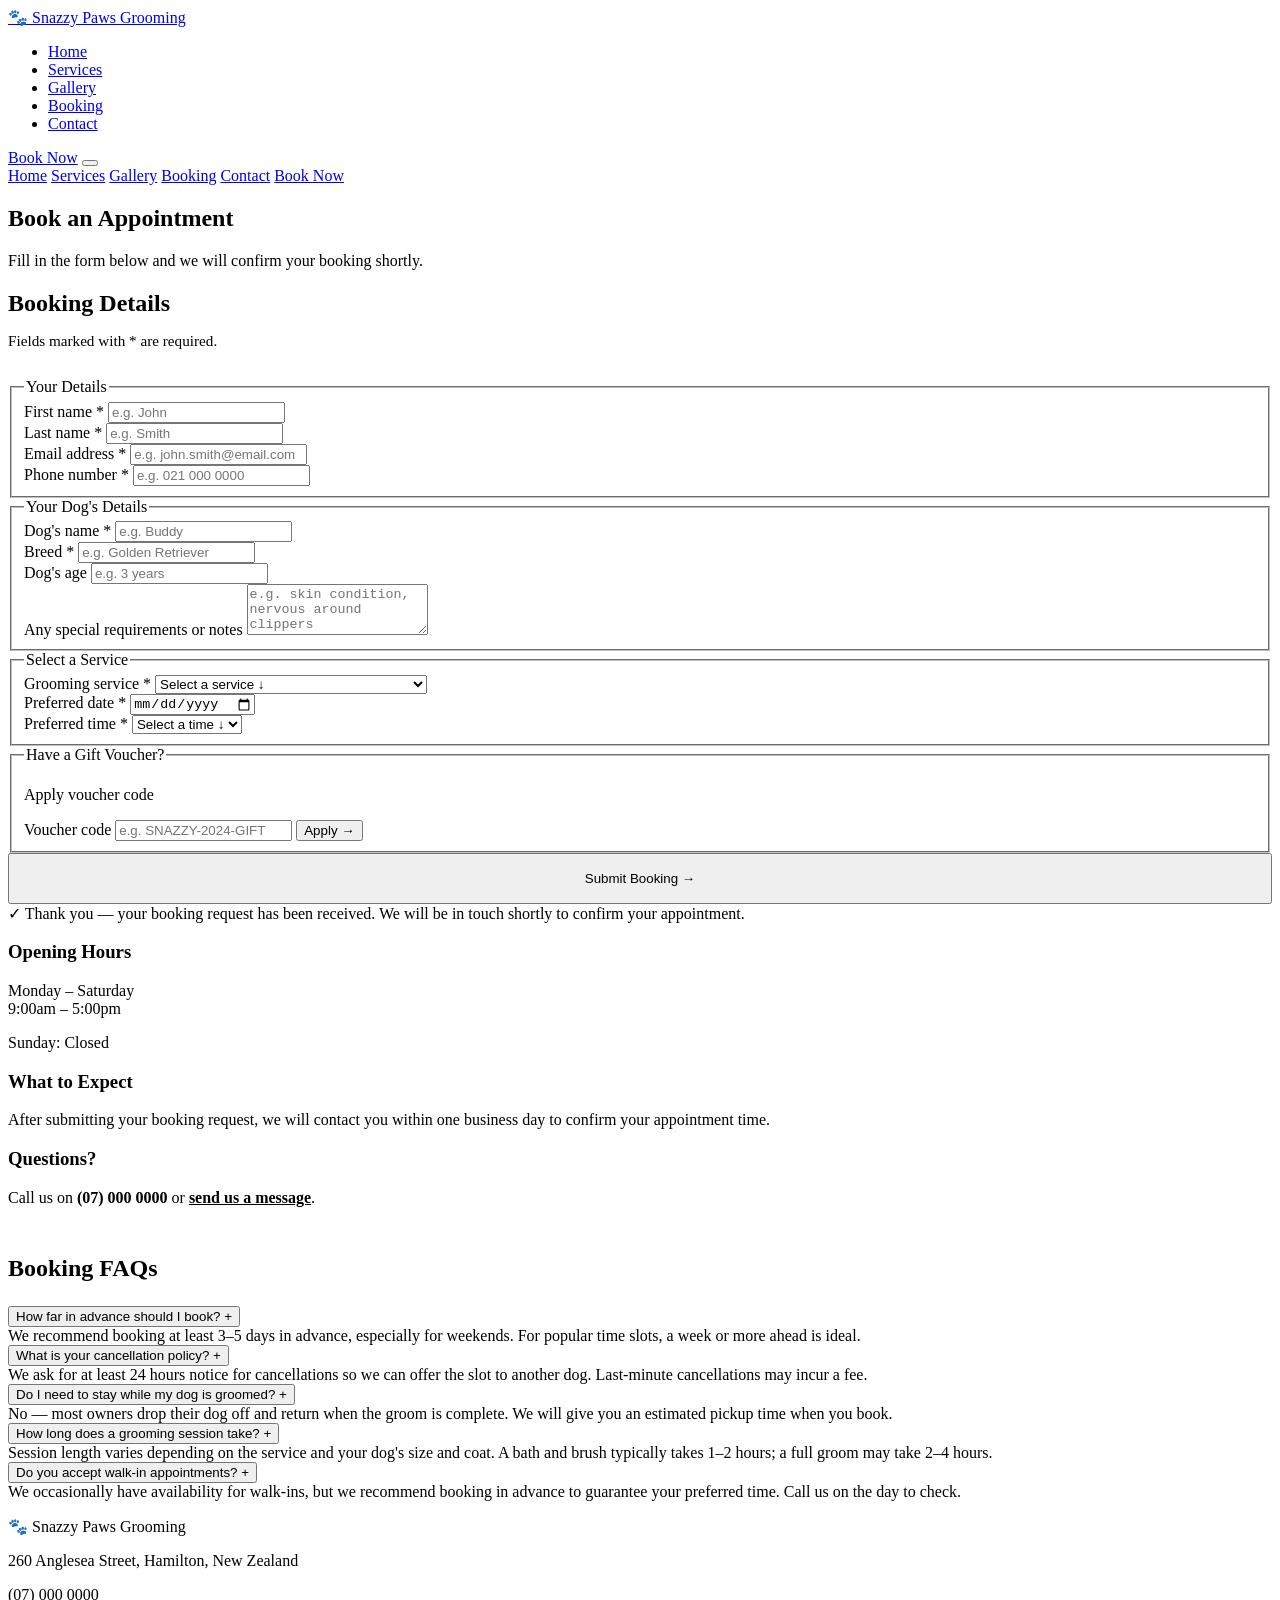
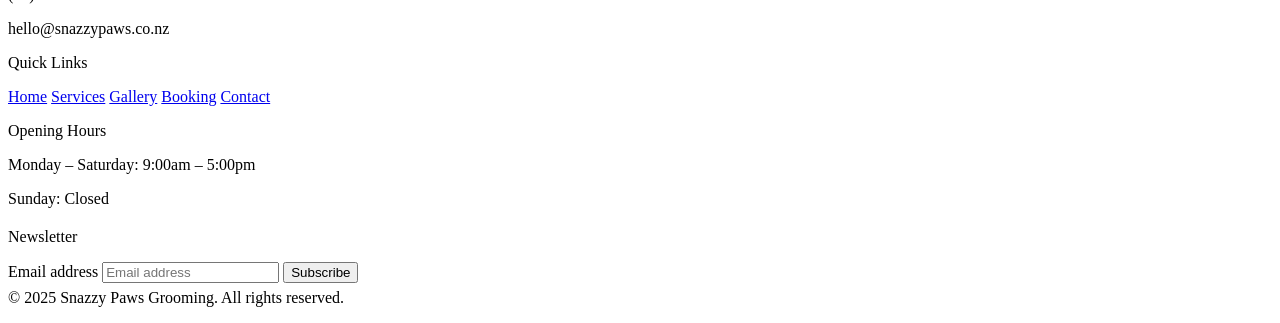
==== booking.html @ 9329e03b "Add files via upload" ====
<!DOCTYPE html>
<html lang="en">
  <head>
    <meta charset="UTF-8" />
    <meta name="viewport" content="width=device-width, initial-scale=1.0" />
    <meta name="description" content="Book a grooming appointment at Snazzy Paws Grooming in Hamilton — quick and easy online booking." />
    <title>Booking | Snazzy Paws Grooming</title>
    <link rel="stylesheet" href="css/styles.css" />
  </head>
  <body>

    <!-- ===================== HEADER ===================== -->
    <header class="site-header" role="banner">
      <nav class="nav container" aria-label="Main navigation">
        <a href="index.html" class="nav__brand" aria-label="Snazzy Paws Grooming — Home">
          <span class="nav__brand-icon" aria-hidden="true">🐾</span>
          Snazzy Paws Grooming
        </a>
        <ul class="nav__links" role="list">
          <li><a href="index.html">Home</a></li>
          <li><a href="services.html">Services</a></li>
          <li><a href="gallery.html">Gallery</a></li>
          <li><a href="booking.html" class="active" aria-current="page">Booking</a></li>
          <li><a href="contact.html">Contact</a></li>
        </ul>
        <a href="booking.html" class="btn btn--primary nav__cta">Book Now</a>
        <button
          class="nav__toggle"
          aria-label="Open navigation menu"
          aria-expanded="false"
          aria-controls="mobile-nav"
        >
          <span></span>
          <span></span>
          <span></span>
        </button>
      </nav>
      <nav class="nav__mobile" id="mobile-nav" aria-label="Mobile navigation" aria-hidden="true">
        <a href="index.html">Home</a>
        <a href="services.html">Services</a>
        <a href="gallery.html">Gallery</a>
        <a href="booking.html" aria-current="page">Booking</a>
        <a href="contact.html">Contact</a>
        <a href="booking.html" class="btn btn--primary">Book Now</a>
      </nav>
    </header>

    <!-- ===================== MAIN ===================== -->
    <main id="main-content">

      <!-- Page Hero -->
      <section class="page-hero" aria-label="Booking page header">
        <div class="container">
          <h1>Book an Appointment</h1>
          <p>Fill in the form below and we will confirm your booking shortly.</p>
        </div>
      </section>

      <!-- Booking Form + Sidebar -->
      <section class="section" aria-labelledby="booking-form-heading">
        <div class="container">
          <div class="booking-layout">

            <!-- Booking Form -->
            <div>
              <div class="form-card">
                <h2 id="booking-form-heading" style="margin-bottom:0.4rem;">Booking Details</h2>
                <p style="font-size:0.95rem; margin-bottom:1.75rem;">Fields marked with <span style="color:var(--orange);">*</span> are required.</p>

                <!-- Your Details -->
                <fieldset class="form-section">
                  <legend class="form-section__title">Your Details</legend>
                  <div class="form-row">
                    <div class="form-group">
                      <label for="first-name">First name <span class="required" aria-label="required">*</span></label>
                      <input
                        type="text"
                        id="first-name"
                        name="first-name"
                        placeholder="e.g. John"
                        autocomplete="given-name"
                        aria-required="true"
                      />
                    </div>
                    <div class="form-group">
                      <label for="last-name">Last name <span class="required" aria-label="required">*</span></label>
                      <input
                        type="text"
                        id="last-name"
                        name="last-name"
                        placeholder="e.g. Smith"
                        autocomplete="family-name"
                        aria-required="true"
                      />
                    </div>
                  </div>
                  <div class="form-row">
                    <div class="form-group">
                      <label for="email">Email address <span class="required" aria-label="required">*</span></label>
                      <input
                        type="email"
                        id="email"
                        name="email"
                        placeholder="e.g. john.smith@email.com"
                        autocomplete="email"
                        aria-required="true"
                      />
                    </div>
                    <div class="form-group">
                      <label for="phone">Phone number <span class="required" aria-label="required">*</span></label>
                      <input
                        type="tel"
                        id="phone"
                        name="phone"
                        placeholder="e.g. 021 000 0000"
                        autocomplete="tel"
                        aria-required="true"
                      />
                    </div>
                  </div>
                </fieldset>

                <!-- Dog's Details -->
                <fieldset class="form-section">
                  <legend class="form-section__title">Your Dog's Details</legend>
                  <div class="form-row">
                    <div class="form-group">
                      <label for="dog-name">Dog's name <span class="required" aria-label="required">*</span></label>
                      <input
                        type="text"
                        id="dog-name"
                        name="dog-name"
                        placeholder="e.g. Buddy"
                        aria-required="true"
                      />
                    </div>
                    <div class="form-group">
                      <label for="dog-breed">Breed <span class="required" aria-label="required">*</span></label>
                      <input
                        type="text"
                        id="dog-breed"
                        name="dog-breed"
                        placeholder="e.g. Golden Retriever"
                        aria-required="true"
                      />
                    </div>
                  </div>
                  <div class="form-group">
                    <label for="dog-age">Dog's age</label>
                    <input
                      type="text"
                      id="dog-age"
                      name="dog-age"
                      placeholder="e.g. 3 years"
                    />
                  </div>
                  <div class="form-group">
                    <label for="special-requirements">Any special requirements or notes</label>
                    <textarea
                      id="special-requirements"
                      name="special-requirements"
                      placeholder="e.g. skin condition, nervous around clippers"
                      rows="3"
                    ></textarea>
                  </div>
                </fieldset>

                <!-- Select a Service -->
                <fieldset class="form-section">
                  <legend class="form-section__title">Select a Service</legend>
                  <div class="form-group">
                    <label for="service">Grooming service <span class="required" aria-label="required">*</span></label>
                    <select id="service" name="service" aria-required="true">
                      <option value="" disabled selected>Select a service ↓</option>
                      <option value="bath-brush">Bath &amp; Brush ($25–$50)</option>
                      <option value="haircut">Haircut ($45–$85)</option>
                      <option value="nail-trim">Nail Trim ($10–$20)</option>
                      <option value="ear-cleaning">Ear Cleaning ($10–$15)</option>
                      <option value="teeth-brushing">Teeth Brushing ($10–$15)</option>
                      <option value="full-groom">Full Groom ($60–$120)</option>
                      <option value="spa">Spa Package ($75–$150)</option>
                      <option value="deshedding">De-shedding Treatment ($20–$40 add-on)</option>
                      <option value="medicated-bath">Medicated Bath ($20–$40 add-on)</option>
                      <option value="flea-tick">Flea &amp; Tick Treatment ($15–$30)</option>
                      <option value="express">Express Service ($15–$25 add-on)</option>
                      <option value="special-breed">Special-breed Cuts (price on consultation)</option>
                      <option value="puppy">Puppy Package ($30–$60)</option>
                      <option value="senior">Senior Dog Package ($40–$80)</option>
                    </select>
                  </div>
                  <div class="form-row">
                    <div class="form-group">
                      <label for="preferred-date">Preferred date <span class="required" aria-label="required">*</span></label>
                      <input
                        type="date"
                        id="preferred-date"
                        name="preferred-date"
                        aria-required="true"
                      />
                    </div>
                    <div class="form-group">
                      <label for="preferred-time">Preferred time <span class="required" aria-label="required">*</span></label>
                      <select id="preferred-time" name="preferred-time" aria-required="true">
                        <option value="" disabled selected>Select a time ↓</option>
                        <option value="9am">9:00am</option>
                        <option value="10am">10:00am</option>
                        <option value="11am">11:00am</option>
                        <option value="12pm">12:00pm</option>
                        <option value="1pm">1:00pm</option>
                        <option value="2pm">2:00pm</option>
                        <option value="3pm">3:00pm</option>
                        <option value="4pm">4:00pm</option>
                      </select>
                    </div>
                  </div>
                </fieldset>

                <!-- Gift Voucher -->
                <fieldset class="form-section">
                  <legend class="form-section__title">Have a Gift Voucher?</legend>
                  <div class="voucher-box">
                    <p class="voucher-box__label">Apply voucher code</p>
                    <div class="voucher-input-row">
                      <label for="voucher-code" class="sr-only">Voucher code</label>
                      <input
                        type="text"
                        id="voucher-code"
                        name="voucher-code"
                        placeholder="e.g. SNAZZY-2024-GIFT"
                        aria-label="Gift voucher code"
                      />
                      <button type="button" aria-label="Apply voucher code">Apply →</button>
                    </div>
                  </div>
                </fieldset>

                <!-- Submit -->
                <div class="form-section" style="border-bottom:none; padding-bottom:0; margin-bottom:0;">
                  <button type="submit" class="btn btn--primary" style="width:100%; justify-content:center; padding:1rem;" aria-label="Submit booking request">
                    Submit Booking →
                  </button>
                  <div class="confirmation-msg" role="alert" aria-live="polite" id="booking-confirmation">
                    ✓ Thank you — your booking request has been received. We will be in touch shortly to confirm your appointment.
                  </div>
                </div>

              </div>
            </div>

            <!-- Sidebar -->
            <aside class="booking-sidebar" aria-label="Booking information">
              <div class="sidebar-card">
                <h3>Opening Hours</h3>
                <p>Monday – Saturday<br />9:00am – 5:00pm</p>
                <p style="margin-top:0.5rem;">Sunday: Closed</p>
              </div>
              <div class="sidebar-card">
                <h3>What to Expect</h3>
                <p>After submitting your booking request, we will contact you within one business day to confirm your appointment time.</p>
              </div>
              <div class="sidebar-card">
                <h3>Questions?</h3>
                <p>Call us on <strong>(07) 000 0000</strong> or <a href="contact.html" style="color:var(--green-dark); font-weight:600;">send us a message</a>.</p>
              </div>
            </aside>

          </div>

          <!-- FAQ -->
          <section style="margin-top:3rem;" aria-labelledby="faq-heading">
            <h2 id="faq-heading" style="margin-bottom:1.5rem;">Booking FAQs</h2>
            <div class="faq-list">

              <div class="faq-item">
                <button
                  class="faq-item__question"
                  aria-expanded="false"
                  aria-controls="faq-1"
                >
                  How far in advance should I book?
                  <span class="faq-item__icon" aria-hidden="true">+</span>
                </button>
                <div class="faq-item__answer" id="faq-1" role="region">
                  We recommend booking at least 3–5 days in advance, especially for weekends. For popular time slots, a week or more ahead is ideal.
                </div>
              </div>

              <div class="faq-item">
                <button
                  class="faq-item__question"
                  aria-expanded="false"
                  aria-controls="faq-2"
                >
                  What is your cancellation policy?
                  <span class="faq-item__icon" aria-hidden="true">+</span>
                </button>
                <div class="faq-item__answer" id="faq-2" role="region">
                  We ask for at least 24 hours notice for cancellations so we can offer the slot to another dog. Last-minute cancellations may incur a fee.
                </div>
              </div>

              <div class="faq-item">
                <button
                  class="faq-item__question"
                  aria-expanded="false"
                  aria-controls="faq-3"
                >
                  Do I need to stay while my dog is groomed?
                  <span class="faq-item__icon" aria-hidden="true">+</span>
                </button>
                <div class="faq-item__answer" id="faq-3" role="region">
                  No — most owners drop their dog off and return when the groom is complete. We will give you an estimated pickup time when you book.
                </div>
              </div>

              <div class="faq-item">
                <button
                  class="faq-item__question"
                  aria-expanded="false"
                  aria-controls="faq-4"
                >
                  How long does a grooming session take?
                  <span class="faq-item__icon" aria-hidden="true">+</span>
                </button>
                <div class="faq-item__answer" id="faq-4" role="region">
                  Session length varies depending on the service and your dog's size and coat. A bath and brush typically takes 1–2 hours; a full groom may take 2–4 hours.
                </div>
              </div>

              <div class="faq-item">
                <button
                  class="faq-item__question"
                  aria-expanded="false"
                  aria-controls="faq-5"
                >
                  Do you accept walk-in appointments?
                  <span class="faq-item__icon" aria-hidden="true">+</span>
                </button>
                <div class="faq-item__answer" id="faq-5" role="region">
                  We occasionally have availability for walk-ins, but we recommend booking in advance to guarantee your preferred time. Call us on the day to check.
                </div>
              </div>

            </div>
          </section>

        </div>
      </section>

    </main>

    <!-- ===================== FOOTER ===================== -->
    <footer class="site-footer" role="contentinfo">
      <div class="container">
        <div class="footer__grid">
          <div>
            <p class="footer__brand">🐾 Snazzy Paws Grooming</p>
            <div class="footer__info">
              <p>260 Anglesea Street, Hamilton, New Zealand</p>
              <p>(07) 000 0000</p>
              <p>hello@snazzypaws.co.nz</p>
            </div>
          </div>
          <div>
            <p class="footer__heading">Quick Links</p>
            <nav class="footer__links" aria-label="Footer navigation">
              <a href="index.html">Home</a>
              <a href="services.html">Services</a>
              <a href="gallery.html">Gallery</a>
              <a href="booking.html">Booking</a>
              <a href="contact.html">Contact</a>
            </nav>
          </div>
          <div>
            <p class="footer__heading">Opening Hours</p>
            <div class="footer__hours">
              <p>Monday – Saturday: 9:00am – 5:00pm</p>
              <p>Sunday: Closed</p>
            </div>
            <p class="footer__heading" style="margin-top:1.25rem;">Newsletter</p>
            <form class="footer__newsletter-form" aria-label="Newsletter signup">
              <label for="newsletter-email-b" class="sr-only">Email address</label>
              <input type="email" id="newsletter-email-b" name="email" placeholder="Email address" />
              <button type="submit">Subscribe</button>
            </form>
          </div>
        </div>
        <div class="footer__bottom">
          <p style="margin-top:0.4rem;">© 2025 Snazzy Paws Grooming. All rights reserved.</p>
        </div>
      </div>
    </footer>

    <script>
      // Mobile nav toggle
      const toggle = document.querySelector('.nav__toggle');
      const mobileNav = document.querySelector('.nav__mobile');
      toggle.addEventListener('click', function () {
        const isOpen = mobileNav.classList.toggle('is-open');
        toggle.setAttribute('aria-expanded', isOpen);
        mobileNav.setAttribute('aria-hidden', !isOpen);
      });

      // FAQ accordion
      const faqButtons = document.querySelectorAll('.faq-item__question');
      faqButtons.forEach(function (btn) {
        btn.addEventListener('click', function () {
          const item = btn.closest('.faq-item');
          const isOpen = item.classList.toggle('is-open');
          btn.setAttribute('aria-expanded', isOpen);
        });
      });

      // Booking form submission (demo)
      const submitBtn = document.querySelector('[aria-label="Submit booking request"]');
      const confirmation = document.getElementById('booking-confirmation');
      if (submitBtn && confirmation) {
        submitBtn.addEventListener('click', function () {
          confirmation.style.display = 'block';
        });
      }
    </script>

  </body>
</html>
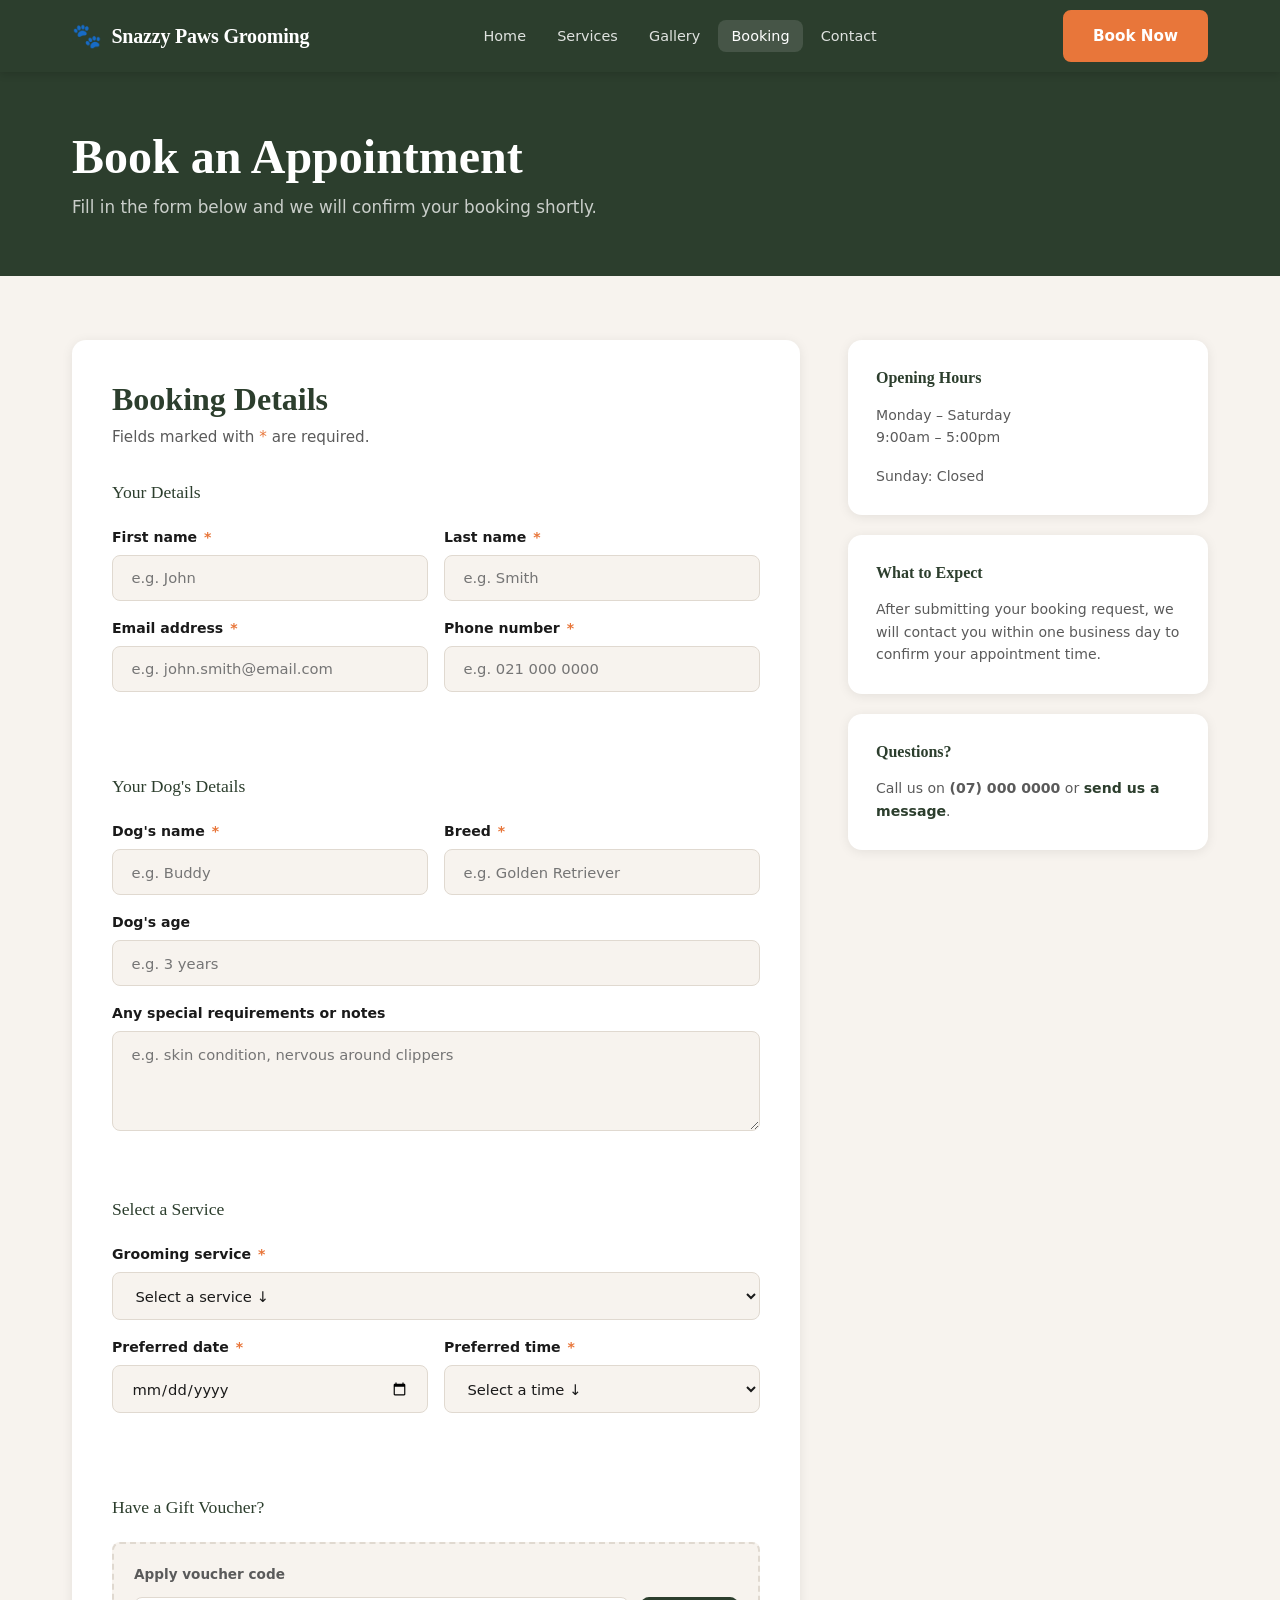
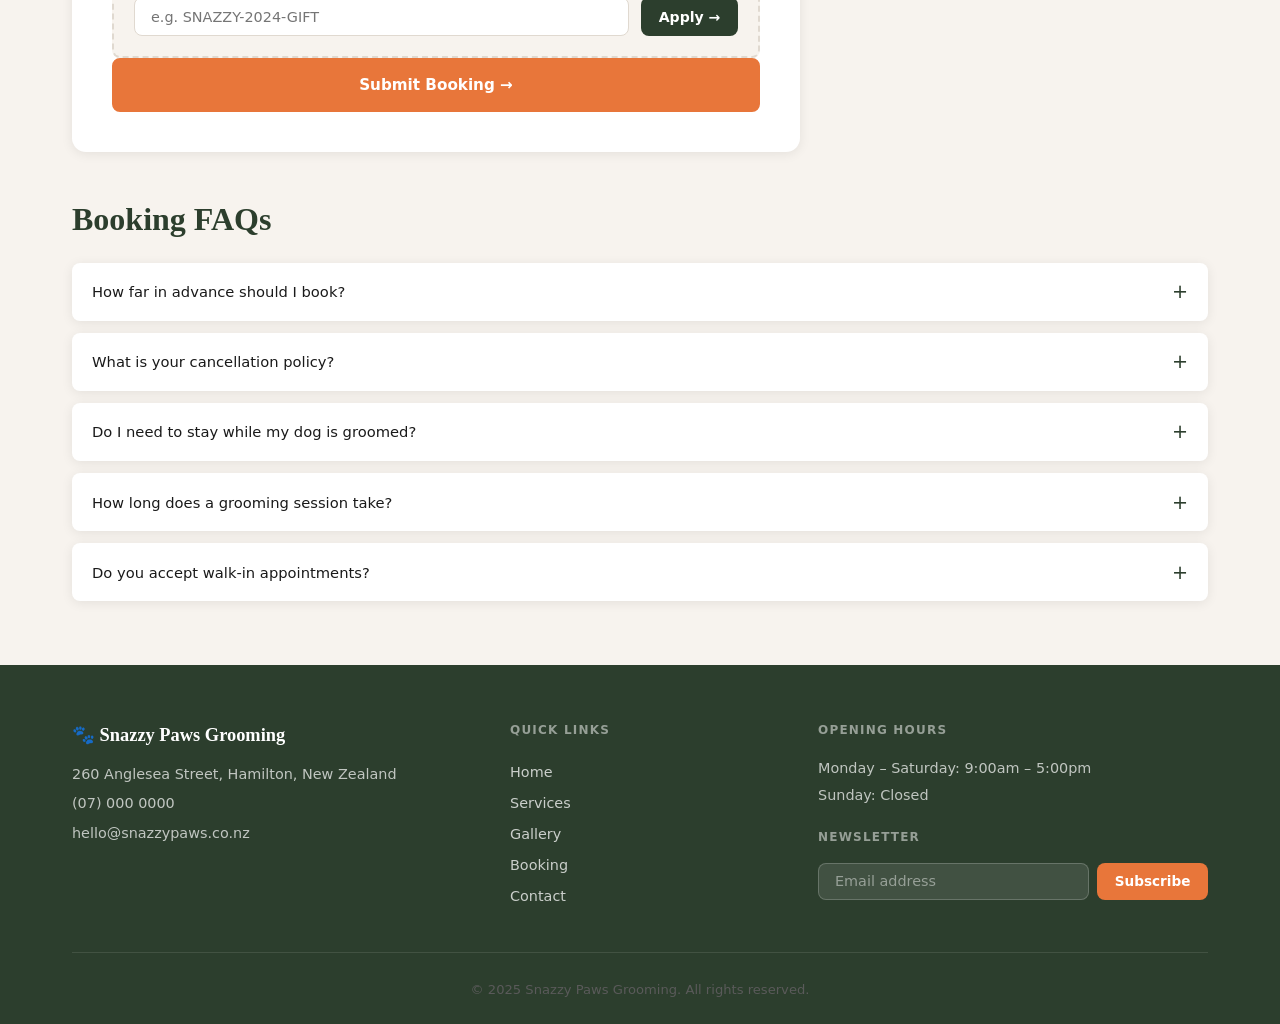
==== commit 5735f963: "making updates to HTML based on validator.w3 warnings" ====
--- a/booking.html
+++ b/booking.html
@@ -10,13 +10,13 @@
   <body>
 
     <!-- ===================== HEADER ===================== -->
-    <header class="site-header" role="banner">
+    <header class="site-header">
       <nav class="nav container" aria-label="Main navigation">
         <a href="index.html" class="nav__brand" aria-label="Snazzy Paws Grooming — Home">
           <span class="nav__brand-icon" aria-hidden="true">🐾</span>
           Snazzy Paws Grooming
         </a>
-        <ul class="nav__links" role="list">
+        <ul class="nav__links">
           <li><a href="index.html">Home</a></li>
           <li><a href="services.html">Services</a></li>
           <li><a href="gallery.html">Gallery</a></li>
@@ -350,7 +350,7 @@
     </main>
 
     <!-- ===================== FOOTER ===================== -->
-    <footer class="site-footer" role="contentinfo">
+    <footer class="site-footer">
       <div class="container">
         <div class="footer__grid">
           <div>
--- a/css/styles.css
+++ b/css/styles.css
@@ -0,0 +1,1622 @@
+/* ============================================================
+   SNAZZY PAWS GROOMING — Main Stylesheet
+   Fonts: Playfair Display (headings), Inter (body)
+   Breakpoints: 1440px desktop | 768px tablet | 390px mobile
+   ============================================================ */
+
+/* --- Google Fonts Import --- */
+@import url('https://fonts.googleapis.com/css2?family=Playfair+Display:wght@400;600;700&family=Inter:wght@300;400;500;600&display=swap');
+
+/* --- CSS Variables --- */
+:root {
+  --green-dark: #2C3E2D;
+  --green-mid: #3D5C3E;
+  --orange: #E8763A;
+  --orange-dark: #C95F20;
+  --brown: #6B4F3A;
+  --bg: #F7F3EE;
+  --white: #FFFFFF;
+  --card-bg: #FFFFFF;
+  --text-primary: #1A1A1A;
+  --text-secondary: #5A5A5A;
+  --text-light: #888888;
+  --border: #E0D9D0;
+  --shadow: 0 2px 12px rgba(0,0,0,0.08);
+  --shadow-hover: 0 6px 24px rgba(0,0,0,0.13);
+  --radius: 8px;
+  --radius-lg: 14px;
+  --font-display: 'Playfair Display', Georgia, serif;
+  --font-body: 'Inter', system-ui, sans-serif;
+  --max-width: 1200px;
+  --nav-height: 72px;
+}
+
+/* --- Screen reader only utility --- */
+.sr-only {
+  position: absolute;
+  width: 1px;
+  height: 1px;
+  padding: 0;
+  margin: -1px;
+  overflow: hidden;
+  clip: rect(0, 0, 0, 0);
+  white-space: nowrap;
+  border: 0;
+}
+
+/* --- Reset & Base --- */
+*, *::before, *::after {
+  box-sizing: border-box;
+  margin: 0;
+  padding: 0;
+}
+
+html {
+  scroll-behavior: smooth;
+}
+
+body {
+  font-family: var(--font-body);
+  font-size: 16px;
+  line-height: 1.6;
+  color: var(--text-primary);
+  background-color: var(--bg);
+}
+
+img {
+  max-width: 100%;
+  height: auto;
+  display: block;
+}
+
+a {
+  color: inherit;
+  text-decoration: none;
+}
+
+ul {
+  list-style: none;
+}
+
+/* --- Typography --- */
+h1, h2, h3, h4 {
+  font-family: var(--font-display);
+  line-height: 1.2;
+  color: var(--green-dark);
+}
+
+h1 { font-size: clamp(2rem, 4vw, 3rem); font-weight: 700; }
+h2 { font-size: clamp(1.5rem, 2.5vw, 2rem); font-weight: 600; }
+h3 { font-size: clamp(1.1rem, 2vw, 1.4rem); font-weight: 600; }
+h4 { font-size: 1rem; font-weight: 600; }
+
+p {
+  color: var(--text-secondary);
+  margin-bottom: 1rem;
+}
+
+p:last-child {
+  margin-bottom: 0;
+}
+
+/* --- Layout Utilities --- */
+.container {
+  max-width: var(--max-width);
+  margin: 0 auto;
+  padding: 0 2rem;
+}
+
+.section {
+  padding: 4rem 0;
+}
+
+.section--alt {
+  background-color: var(--white);
+}
+
+.section__header {
+  margin-bottom: 2.5rem;
+}
+
+.section__header h2 {
+  margin-bottom: 0.5rem;
+}
+
+.section__header p {
+  font-size: 1.05rem;
+  max-width: 600px;
+}
+
+/* --- Buttons --- */
+.btn {
+  display: inline-flex;
+  align-items: center;
+  gap: 0.4rem;
+  padding: 0.75rem 1.75rem;
+  border-radius: var(--radius);
+  font-family: var(--font-body);
+  font-size: 0.95rem;
+  font-weight: 600;
+  cursor: pointer;
+  border: 2px solid transparent;
+  transition: background 0.2s, color 0.2s, border-color 0.2s, transform 0.15s;
+  text-decoration: none;
+}
+
+.btn:hover {
+  transform: translateY(-1px);
+}
+
+.btn--primary {
+  background: var(--orange);
+  color: var(--white);
+  border-color: var(--orange);
+}
+
+.btn--primary:hover {
+  background: var(--orange-dark);
+  border-color: var(--orange-dark);
+}
+
+.btn--outline {
+  background: transparent;
+  color: var(--white);
+  border-color: var(--white);
+}
+
+.btn--outline:hover {
+  background: var(--white);
+  color: var(--green-dark);
+}
+
+.btn--dark {
+  background: var(--green-dark);
+  color: var(--white);
+  border-color: var(--green-dark);
+}
+
+.btn--dark:hover {
+  background: var(--green-mid);
+  border-color: var(--green-mid);
+}
+
+/* ============================================================
+   HEADER & NAVIGATION
+   ============================================================ */
+.site-header {
+  position: sticky;
+  top: 0;
+  z-index: 100;
+  background: var(--green-dark);
+  height: var(--nav-height);
+  box-shadow: 0 2px 8px rgba(0,0,0,0.15);
+}
+
+.nav {
+  display: flex;
+  align-items: center;
+  justify-content: space-between;
+  height: var(--nav-height);
+}
+
+.nav__brand {
+  display: flex;
+  align-items: center;
+  gap: 0.6rem;
+  color: var(--white);
+  font-family: var(--font-display);
+  font-size: 1.25rem;
+  font-weight: 700;
+  letter-spacing: -0.01em;
+}
+
+.nav__brand-icon {
+  font-size: 1.5rem;
+}
+
+.nav__links {
+  display: flex;
+  align-items: center;
+  gap: 0.25rem;
+}
+
+.nav__links a {
+  color: rgba(255,255,255,0.85);
+  font-size: 0.9rem;
+  font-weight: 500;
+  padding: 0.5rem 0.85rem;
+  border-radius: var(--radius);
+  transition: color 0.2s, background 0.2s;
+}
+
+.nav__links a:hover,
+.nav__links a.active {
+  color: var(--white);
+  background: rgba(255,255,255,0.12);
+}
+
+.nav__cta {
+  margin-left: 0.75rem;
+}
+
+/* Hamburger */
+.nav__toggle {
+  display: none;
+  flex-direction: column;
+  gap: 5px;
+  background: none;
+  border: none;
+  cursor: pointer;
+  padding: 0.5rem;
+  aria-label: "Open menu";
+}
+
+.nav__toggle span {
+  display: block;
+  width: 24px;
+  height: 2px;
+  background: var(--white);
+  border-radius: 2px;
+  transition: transform 0.3s, opacity 0.3s;
+}
+
+/* Mobile nav */
+.nav__mobile {
+  display: none;
+  position: fixed;
+  top: var(--nav-height);
+  left: 0;
+  right: 0;
+  background: var(--green-dark);
+  padding: 1.5rem 2rem 2rem;
+  border-top: 1px solid rgba(255,255,255,0.1);
+  box-shadow: 0 8px 24px rgba(0,0,0,0.2);
+}
+
+.nav__mobile.is-open {
+  display: block;
+}
+
+.nav__mobile a {
+  display: block;
+  color: rgba(255,255,255,0.85);
+  font-size: 1.05rem;
+  font-weight: 500;
+  padding: 0.85rem 0;
+  border-bottom: 1px solid rgba(255,255,255,0.08);
+  transition: color 0.2s;
+}
+
+.nav__mobile a:hover {
+  color: var(--white);
+}
+
+.nav__mobile .btn {
+  margin-top: 1.25rem;
+  width: 100%;
+  justify-content: center;
+}
+
+/* ============================================================
+   FOOTER
+   ============================================================ */
+.site-footer {
+  background: var(--green-dark);
+  color: rgba(255,255,255,0.85);
+  padding: 3.5rem 0 1.5rem;
+}
+
+.footer__grid {
+  display: grid;
+  grid-template-columns: 1.5fr 1fr 1.5fr;
+  gap: 3rem;
+  margin-bottom: 2.5rem;
+}
+
+.footer__brand {
+  font-family: var(--font-display);
+  font-size: 1.15rem;
+  font-weight: 700;
+  color: var(--white);
+  margin-bottom: 0.75rem;
+}
+
+.footer__info p {
+  color: rgba(255,255,255,0.7);
+  font-size: 0.9rem;
+  margin-bottom: 0.4rem;
+}
+
+.footer__heading {
+  font-family: var(--font-body);
+  font-size: 0.75rem;
+  font-weight: 600;
+  text-transform: uppercase;
+  letter-spacing: 0.1em;
+  color: rgba(255,255,255,0.5);
+  margin-bottom: 1rem;
+}
+
+.footer__links a {
+  display: block;
+  color: rgba(255,255,255,0.75);
+  font-size: 0.9rem;
+  padding: 0.25rem 0;
+  transition: color 0.2s;
+}
+
+.footer__links a:hover {
+  color: var(--white);
+}
+
+.footer__hours p {
+  color: rgba(255,255,255,0.7);
+  font-size: 0.9rem;
+  margin-bottom: 0.3rem;
+}
+
+.footer__newsletter-form {
+  display: flex;
+  gap: 0.5rem;
+  margin-top: 0.75rem;
+}
+
+.footer__newsletter-form input {
+  flex: 1;
+  padding: 0.6rem 1rem;
+  border-radius: var(--radius);
+  border: 1px solid rgba(255,255,255,0.2);
+  background: rgba(255,255,255,0.1);
+  color: var(--white);
+  font-family: var(--font-body);
+  font-size: 0.9rem;
+}
+
+.footer__newsletter-form input::placeholder {
+  color: rgba(255,255,255,0.45);
+}
+
+.footer__newsletter-form button {
+  padding: 0.6rem 1.1rem;
+  background: var(--orange);
+  color: var(--white);
+  border: none;
+  border-radius: var(--radius);
+  font-family: var(--font-body);
+  font-size: 0.85rem;
+  font-weight: 600;
+  cursor: pointer;
+  transition: background 0.2s;
+}
+
+.footer__newsletter-form button:hover {
+  background: var(--orange-dark);
+}
+
+.footer__bottom {
+  border-top: 1px solid rgba(255,255,255,0.1);
+  padding-top: 1.25rem;
+  text-align: center;
+  font-size: 0.82rem;
+  color: rgba(255,255,255,0.4);
+}
+
+/* ============================================================
+   HOME PAGE
+   ============================================================ */
+
+/* Hero */
+.hero {
+  position: relative;
+  min-height: 520px;
+  display: flex;
+  align-items: flex-end;
+  overflow: hidden;
+  background: var(--green-dark);
+}
+
+.hero__image {
+  position: absolute;
+  inset: 0;
+  width: 100%;
+  height: 100%;
+  object-fit: cover;
+  opacity: 0.45;
+}
+
+.hero__content {
+  position: relative;
+  z-index: 1;
+  padding: 4rem 0;
+  max-width: 620px;
+}
+
+.hero__tagline {
+  font-family: var(--font-body);
+  font-size: 0.85rem;
+  font-weight: 600;
+  text-transform: uppercase;
+  letter-spacing: 0.12em;
+  color: var(--orange);
+  margin-bottom: 1rem;
+}
+
+.hero__title {
+  color: var(--white);
+  margin-bottom: 1.25rem;
+}
+
+.hero__subtitle {
+  color: rgba(255,255,255,0.8);
+  font-size: 1.1rem;
+  margin-bottom: 2rem;
+}
+
+.hero__actions {
+  display: flex;
+  gap: 1rem;
+  flex-wrap: wrap;
+}
+
+/* Status badge */
+.status-bar {
+  background: var(--white);
+  border-bottom: 1px solid var(--border);
+  padding: 0.75rem 0;
+  text-align: center;
+}
+
+.status-badge {
+  display: inline-flex;
+  align-items: center;
+  gap: 0.5rem;
+  font-size: 0.9rem;
+  font-weight: 500;
+  color: var(--text-secondary);
+}
+
+.status-badge__dot {
+  width: 8px;
+  height: 8px;
+  border-radius: 50%;
+  background: #4CAF50;
+  flex-shrink: 0;
+}
+
+/* Service cards */
+.services-grid {
+  display: grid;
+  grid-template-columns: repeat(3, 1fr);
+  gap: 1.5rem;
+}
+
+.service-card {
+  display: block;
+  background: var(--card-bg);
+  border-radius: var(--radius-lg);
+  overflow: hidden;
+  box-shadow: var(--shadow);
+  border-left: 4px solid var(--green-dark);
+  transition: box-shadow 0.2s, transform 0.2s;
+}
+
+.service-card:hover {
+  box-shadow: var(--shadow-hover);
+  transform: translateY(-3px);
+}
+
+.service-card__image {
+  width: 100%;
+  height: 180px;
+  object-fit: cover;
+  background: var(--border);
+}
+
+.service-card__image--placeholder {
+  width: 100%;
+  height: 180px;
+  background: linear-gradient(135deg, #e0d9d0 0%, #c8bfb5 100%);
+  display: flex;
+  align-items: center;
+  justify-content: center;
+  color: var(--text-light);
+  font-size: 2rem;
+}
+
+.service-card__body {
+  padding: 1.25rem;
+}
+
+.service-card__name {
+  font-family: var(--font-display);
+  font-size: 1.05rem;
+  color: var(--green-dark);
+  margin-bottom: 0.25rem;
+}
+
+.service-card__desc {
+  font-size: 0.88rem;
+  color: var(--text-secondary);
+  margin-bottom: 0.5rem;
+}
+
+.service-card__price {
+  font-size: 0.9rem;
+  font-weight: 600;
+  color: var(--orange);
+}
+
+.services-cta {
+  text-align: center;
+  margin-top: 2.5rem;
+}
+
+/* About section */
+.about-grid {
+  display: grid;
+  grid-template-columns: 1fr 1fr;
+  gap: 4rem;
+  align-items: center;
+}
+
+.about__image {
+  border-radius: var(--radius-lg);
+  width: 100%;
+  height: 360px;
+  object-fit: cover;
+  box-shadow: var(--shadow);
+}
+
+.about__image--placeholder {
+  border-radius: var(--radius-lg);
+  width: 100%;
+  height: 360px;
+  background: linear-gradient(135deg, #e0d9d0 0%, #c8bfb5 100%);
+  display: flex;
+  align-items: center;
+  justify-content: center;
+  color: var(--text-light);
+  font-size: 3rem;
+}
+
+.about__text h2 {
+  margin-bottom: 1rem;
+}
+
+.about__text p {
+  margin-bottom: 1.25rem;
+}
+
+/* Reviews */
+.reviews-grid {
+  display: grid;
+  grid-template-columns: repeat(3, 1fr);
+  gap: 1.5rem;
+}
+
+.review-card {
+  background: var(--card-bg);
+  border-radius: var(--radius-lg);
+  padding: 1.75rem;
+  box-shadow: var(--shadow);
+  position: relative;
+}
+
+.review-card__quote {
+  font-size: 2rem;
+  color: var(--orange);
+  line-height: 1;
+  margin-bottom: 0.75rem;
+  font-family: var(--font-display);
+}
+
+.review-card__text {
+  font-size: 0.95rem;
+  color: var(--text-secondary);
+  font-style: italic;
+  margin-bottom: 1rem;
+}
+
+.review-card__author {
+  font-size: 0.85rem;
+  font-weight: 600;
+  color: var(--green-dark);
+}
+
+/* Dog care tips */
+.tips-grid {
+  display: grid;
+  grid-template-columns: repeat(3, 1fr);
+  gap: 1.5rem;
+}
+
+.tip-card {
+  background: var(--card-bg);
+  border-radius: var(--radius-lg);
+  overflow: hidden;
+  box-shadow: var(--shadow);
+  transition: box-shadow 0.2s, transform 0.2s;
+}
+
+.tip-card:hover {
+  box-shadow: var(--shadow-hover);
+  transform: translateY(-3px);
+}
+
+.tip-card__image--placeholder {
+  width: 100%;
+  height: 160px;
+  background: linear-gradient(135deg, #e0d9d0 0%, #c8bfb5 100%);
+  display: flex;
+  align-items: center;
+  justify-content: center;
+  color: var(--text-light);
+  font-size: 2rem;
+}
+
+.tip-card__body {
+  padding: 1.25rem;
+}
+
+.tip-card__title {
+  font-family: var(--font-display);
+  font-size: 1rem;
+  color: var(--green-dark);
+  margin-bottom: 0.4rem;
+}
+
+.tip-card__preview {
+  font-size: 0.88rem;
+  color: var(--text-secondary);
+}
+
+/* ============================================================
+   SERVICES PAGE
+   ============================================================ */
+.page-hero {
+  background: var(--green-dark);
+  padding: 3.5rem 0;
+  color: var(--white);
+}
+
+.page-hero h1 {
+  color: var(--white);
+  margin-bottom: 0.5rem;
+}
+
+.page-hero p {
+  color: rgba(255,255,255,0.75);
+  font-size: 1.05rem;
+  max-width: 560px;
+}
+
+/* Grooming packages */
+.packages-grid {
+  display: grid;
+  grid-template-columns: repeat(4, 1fr);
+  gap: 1.25rem;
+}
+
+.package-card {
+  display: block;
+  background: var(--card-bg);
+  border-radius: var(--radius-lg);
+  overflow: hidden;
+  box-shadow: var(--shadow);
+  border-left: 4px solid var(--green-dark);
+  transition: box-shadow 0.2s, transform 0.2s;
+}
+
+.package-card:hover {
+  box-shadow: var(--shadow-hover);
+  transform: translateY(-3px);
+}
+
+.package-card__image--placeholder {
+  width: 100%;
+  height: 140px;
+  background: linear-gradient(135deg, #e0d9d0 0%, #c8bfb5 100%);
+  display: flex;
+  align-items: center;
+  justify-content: center;
+  color: var(--text-light);
+  font-size: 1.75rem;
+}
+
+.package-card__body {
+  padding: 1rem 1.1rem;
+}
+
+.package-card__name {
+  font-family: var(--font-display);
+  font-size: 1rem;
+  color: var(--green-dark);
+  margin-bottom: 0.2rem;
+}
+
+.package-card__price {
+  font-size: 0.88rem;
+  font-weight: 600;
+  color: var(--orange);
+}
+
+/* Pricing table */
+.pricing-table {
+  width: 100%;
+  border-collapse: collapse;
+  background: var(--card-bg);
+  border-radius: var(--radius-lg);
+  overflow: hidden;
+  box-shadow: var(--shadow);
+}
+
+.pricing-table th {
+  background: var(--green-dark);
+  color: var(--white);
+  font-family: var(--font-body);
+  font-size: 0.85rem;
+  font-weight: 600;
+  text-transform: uppercase;
+  letter-spacing: 0.06em;
+  padding: 1rem 1.25rem;
+  text-align: left;
+}
+
+.pricing-table td {
+  padding: 0.9rem 1.25rem;
+  font-size: 0.9rem;
+  color: var(--text-secondary);
+  border-bottom: 1px solid var(--border);
+}
+
+.pricing-table tbody tr:last-child td {
+  border-bottom: none;
+}
+
+.pricing-table tbody tr:nth-child(even) {
+  background: var(--bg);
+}
+
+.pricing-table .price-col {
+  font-weight: 600;
+  color: var(--orange);
+  white-space: nowrap;
+}
+
+.pricing-table .service-name {
+  font-weight: 500;
+  color: var(--text-primary);
+}
+
+/* Specialised treatments */
+.treatments-grid {
+  display: grid;
+  grid-template-columns: repeat(3, 1fr);
+  gap: 1.25rem;
+}
+
+.treatment-card {
+  display: block;
+  background: var(--card-bg);
+  border-radius: var(--radius-lg);
+  padding: 1.5rem;
+  box-shadow: var(--shadow);
+  border-top: 3px solid var(--orange);
+  transition: box-shadow 0.2s, transform 0.2s;
+}
+
+.treatment-card:hover {
+  box-shadow: var(--shadow-hover);
+  transform: translateY(-3px);
+}
+
+.treatment-card__name {
+  font-family: var(--font-display);
+  font-size: 1rem;
+  color: var(--green-dark);
+  margin-bottom: 0.25rem;
+}
+
+.treatment-card__price {
+  font-size: 0.85rem;
+  font-weight: 600;
+  color: var(--orange);
+  margin-bottom: 0.5rem;
+}
+
+.treatment-card__desc {
+  font-size: 0.88rem;
+  color: var(--text-secondary);
+}
+
+/* Tailored packages */
+.tailored-grid {
+  display: grid;
+  grid-template-columns: repeat(2, 1fr);
+  gap: 1.5rem;
+}
+
+.tailored-card {
+  background: var(--card-bg);
+  border-radius: var(--radius-lg);
+  overflow: hidden;
+  box-shadow: var(--shadow);
+  display: flex;
+  gap: 0;
+  transition: box-shadow 0.2s, transform 0.2s;
+}
+
+.tailored-card:hover {
+  box-shadow: var(--shadow-hover);
+  transform: translateY(-3px);
+}
+
+.tailored-card__image--placeholder {
+  width: 140px;
+  flex-shrink: 0;
+  background: linear-gradient(135deg, #e0d9d0 0%, #c8bfb5 100%);
+  display: flex;
+  align-items: center;
+  justify-content: center;
+  color: var(--text-light);
+  font-size: 2rem;
+}
+
+.tailored-card__body {
+  padding: 1.25rem;
+}
+
+.tailored-card__name {
+  font-family: var(--font-display);
+  font-size: 1.05rem;
+  color: var(--green-dark);
+  margin-bottom: 0.25rem;
+}
+
+.tailored-card__price {
+  font-size: 0.9rem;
+  font-weight: 600;
+  color: var(--orange);
+  margin-bottom: 0.5rem;
+}
+
+.tailored-card__desc {
+  font-size: 0.88rem;
+  color: var(--text-secondary);
+}
+
+/* Gift vouchers */
+.gift-voucher {
+  background: var(--card-bg);
+  border-radius: var(--radius-lg);
+  padding: 2rem;
+  box-shadow: var(--shadow);
+  display: flex;
+  gap: 2rem;
+  align-items: center;
+  border: 2px dashed var(--border);
+}
+
+.gift-voucher__image--placeholder {
+  width: 160px;
+  height: 110px;
+  flex-shrink: 0;
+  background: linear-gradient(135deg, #e0d9d0 0%, #c8bfb5 100%);
+  border-radius: var(--radius);
+  display: flex;
+  align-items: center;
+  justify-content: center;
+  color: var(--text-light);
+  font-size: 2.5rem;
+}
+
+.gift-voucher__content h3 {
+  margin-bottom: 0.5rem;
+}
+
+.gift-voucher__content p {
+  font-size: 0.92rem;
+  margin-bottom: 1rem;
+}
+
+/* CTA banner */
+.cta-banner {
+  background: var(--green-dark);
+  padding: 3.5rem 0;
+  text-align: center;
+  color: var(--white);
+}
+
+.cta-banner h2 {
+  color: var(--white);
+  margin-bottom: 0.5rem;
+}
+
+.cta-banner p {
+  color: rgba(255,255,255,0.75);
+  margin-bottom: 1.75rem;
+}
+
+/* ============================================================
+   GALLERY PAGE
+   ============================================================ */
+.gallery-grid {
+  display: grid;
+  grid-template-columns: repeat(4, 1fr);
+  gap: 1rem;
+}
+
+.gallery-item {
+  display: block;
+  border-radius: var(--radius);
+  overflow: hidden;
+  box-shadow: var(--shadow);
+  aspect-ratio: 1;
+  position: relative;
+  transition: transform 0.2s, box-shadow 0.2s;
+}
+
+.gallery-item:hover {
+  transform: scale(1.02);
+  box-shadow: var(--shadow-hover);
+}
+
+.gallery-item img {
+  width: 100%;
+  height: 100%;
+  object-fit: cover;
+}
+
+.gallery-item__placeholder {
+  width: 100%;
+  height: 100%;
+  background: linear-gradient(135deg, #e0d9d0 0%, #c8bfb5 100%);
+  display: flex;
+  flex-direction: column;
+  align-items: center;
+  justify-content: center;
+  gap: 0.4rem;
+  color: var(--text-light);
+}
+
+.gallery-item__placeholder span {
+  font-size: 2rem;
+}
+
+.gallery-item__placeholder p {
+  font-size: 0.75rem;
+  color: var(--text-light);
+  margin: 0;
+  text-align: center;
+  padding: 0 0.5rem;
+}
+
+.gallery-section {
+  margin-bottom: 3rem;
+}
+
+.gallery-section__heading {
+  margin-bottom: 0.5rem;
+}
+
+.gallery-section__desc {
+  font-size: 0.95rem;
+  margin-bottom: 1.5rem;
+}
+
+.video-placeholder {
+  width: 100%;
+  height: 380px;
+  background: var(--green-dark);
+  border-radius: var(--radius-lg);
+  display: flex;
+  flex-direction: column;
+  align-items: center;
+  justify-content: center;
+  gap: 1rem;
+  color: rgba(255,255,255,0.6);
+}
+
+.video-placeholder__play {
+  width: 64px;
+  height: 64px;
+  border-radius: 50%;
+  background: rgba(255,255,255,0.15);
+  display: flex;
+  align-items: center;
+  justify-content: center;
+  font-size: 1.5rem;
+  border: 2px solid rgba(255,255,255,0.3);
+}
+
+.video-placeholder p {
+  color: rgba(255,255,255,0.6);
+  font-size: 0.9rem;
+}
+
+/* ============================================================
+   BOOKING PAGE
+   ============================================================ */
+.booking-layout {
+  display: grid;
+  grid-template-columns: 1fr 360px;
+  gap: 3rem;
+  align-items: start;
+}
+
+.form-card {
+  background: var(--card-bg);
+  border-radius: var(--radius-lg);
+  padding: 2.5rem;
+  box-shadow: var(--shadow);
+}
+
+.form-section {
+  margin-bottom: 2rem;
+  padding-bottom: 2rem;
+  border-bottom: 1px solid var(--border);
+  border: none;
+  padding-left: 0;
+  padding-right: 0;
+}
+
+.form-section:last-of-type {
+  border-bottom: none;
+  margin-bottom: 0;
+  padding-bottom: 0;
+}
+
+.form-section__title {
+  font-family: var(--font-display);
+  font-size: 1.1rem;
+  color: var(--green-dark);
+  margin-bottom: 1.25rem;
+}
+
+.form-row {
+  display: grid;
+  grid-template-columns: 1fr 1fr;
+  gap: 1rem;
+}
+
+.form-group {
+  display: flex;
+  flex-direction: column;
+  gap: 0.4rem;
+  margin-bottom: 1rem;
+}
+
+.form-group:last-child {
+  margin-bottom: 0;
+}
+
+.form-group label {
+  font-size: 0.88rem;
+  font-weight: 600;
+  color: var(--text-primary);
+}
+
+.form-group label .required {
+  color: var(--orange);
+  margin-left: 2px;
+}
+
+.form-group input,
+.form-group select,
+.form-group textarea {
+  padding: 0.85rem 1.15rem;
+  border: 1.5px solid var(--border);
+  border-radius: var(--radius);
+  font-family: var(--font-body);
+  font-size: 0.92rem;
+  color: var(--text-primary);
+  background: var(--bg);
+  transition: border-color 0.2s, box-shadow 0.2s;
+  width: 100%;
+}
+
+.form-group input:focus,
+.form-group select:focus,
+.form-group textarea:focus {
+  outline: none;
+  border-color: var(--green-dark);
+  box-shadow: 0 0 0 3px rgba(44,62,45,0.1);
+}
+
+.form-group textarea {
+  resize: vertical;
+  min-height: 100px;
+}
+
+/* Voucher field */
+.voucher-box {
+  background: var(--bg);
+  border: 2px dashed var(--border);
+  border-radius: var(--radius);
+  padding: 1.25rem;
+}
+
+.voucher-box__label {
+  font-size: 0.85rem;
+  font-weight: 600;
+  color: var(--text-secondary);
+  margin-bottom: 0.75rem;
+}
+
+.voucher-input-row {
+  display: flex;
+  gap: 0.75rem;
+}
+
+.voucher-input-row input {
+  flex: 1;
+  padding: 0.65rem 1rem;
+  border: 1.5px solid var(--border);
+  border-radius: var(--radius);
+  font-family: var(--font-body);
+  font-size: 0.9rem;
+  background: var(--white);
+}
+
+.voucher-input-row button {
+  padding: 0.65rem 1.1rem;
+  background: var(--green-dark);
+  color: var(--white);
+  border: none;
+  border-radius: var(--radius);
+  font-family: var(--font-body);
+  font-size: 0.88rem;
+  font-weight: 600;
+  cursor: pointer;
+  white-space: nowrap;
+}
+
+/* Confirmation message */
+.confirmation-msg {
+  background: #E8F5E9;
+  border: 1px solid #A5D6A7;
+  border-radius: var(--radius);
+  padding: 1rem 1.25rem;
+  margin-top: 1.25rem;
+  font-size: 0.9rem;
+  color: #2E7D32;
+  display: none;
+}
+
+/* Booking sidebar */
+.booking-sidebar {
+  position: sticky;
+  top: calc(var(--nav-height) + 1.5rem);
+}
+
+.sidebar-card {
+  background: var(--card-bg);
+  border-radius: var(--radius-lg);
+  padding: 1.75rem;
+  box-shadow: var(--shadow);
+  margin-bottom: 1.25rem;
+}
+
+.sidebar-card h3 {
+  font-size: 1rem;
+  margin-bottom: 1rem;
+}
+
+.sidebar-card p {
+  font-size: 0.88rem;
+}
+
+/* FAQ accordion */
+.faq-list {
+  display: flex;
+  flex-direction: column;
+  gap: 0.75rem;
+}
+
+.faq-item {
+  background: var(--card-bg);
+  border-radius: var(--radius);
+  box-shadow: var(--shadow);
+  overflow: hidden;
+}
+
+.faq-item__question {
+  width: 100%;
+  display: flex;
+  justify-content: space-between;
+  align-items: center;
+  padding: 1.1rem 1.25rem;
+  background: none;
+  border: none;
+  font-family: var(--font-body);
+  font-size: 0.92rem;
+  font-weight: 500;
+  color: var(--text-primary);
+  cursor: pointer;
+  text-align: left;
+  gap: 1rem;
+}
+
+.faq-item__icon {
+  font-size: 1.2rem;
+  color: var(--green-dark);
+  flex-shrink: 0;
+  transition: transform 0.2s;
+}
+
+.faq-item__answer {
+  padding: 0 1.25rem 1.1rem;
+  font-size: 0.9rem;
+  color: var(--text-secondary);
+  display: none;
+}
+
+.faq-item.is-open .faq-item__answer {
+  display: block;
+}
+
+.faq-item.is-open .faq-item__icon {
+  transform: rotate(45deg);
+}
+
+/* ============================================================
+   CONTACT PAGE
+   ============================================================ */
+.contact-layout {
+  display: grid;
+  grid-template-columns: 1fr 1.4fr;
+  gap: 3.5rem;
+  align-items: start;
+}
+
+.contact-info__item {
+  display: flex;
+  gap: 0.85rem;
+  align-items: flex-start;
+  margin-bottom: 1.25rem;
+}
+
+.contact-info__icon {
+  font-size: 1.2rem;
+  margin-top: 0.1rem;
+  flex-shrink: 0;
+}
+
+.contact-info__label {
+  font-size: 0.82rem;
+  font-weight: 600;
+  text-transform: uppercase;
+  letter-spacing: 0.06em;
+  color: var(--text-light);
+  margin-bottom: 0.2rem;
+}
+
+.contact-info__value {
+  font-size: 0.95rem;
+  color: var(--text-secondary);
+  margin: 0;
+}
+
+.hours-table {
+  width: 100%;
+  font-size: 0.9rem;
+}
+
+.hours-table tr td {
+  padding: 0.3rem 0;
+  color: var(--text-secondary);
+}
+
+.hours-table tr td:last-child {
+  text-align: right;
+  font-weight: 500;
+  color: var(--text-primary);
+}
+
+/* Map placeholder */
+.map-placeholder {
+  width: 100%;
+  height: 320px;
+  background: #e8e3dc;
+  border-radius: var(--radius-lg);
+  display: flex;
+  align-items: center;
+  justify-content: center;
+  font-size: 2.5rem;
+  color: var(--text-light);
+  box-shadow: var(--shadow);
+  margin-top: 2rem;
+}
+
+/* Contact form */
+.contact-form-card {
+  background: var(--card-bg);
+  border-radius: var(--radius-lg);
+  padding: 2.5rem;
+  box-shadow: var(--shadow);
+}
+
+.contact-form-card h2 {
+  margin-bottom: 0.4rem;
+}
+
+.contact-form-card > p {
+  font-size: 0.95rem;
+  margin-bottom: 1.75rem;
+}
+
+/* Local directory */
+.directory-grid {
+  display: flex;
+  flex-direction: column;
+  gap: 1rem;
+}
+
+.directory-item {
+  background: var(--card-bg);
+  border-radius: var(--radius);
+  padding: 1.25rem;
+  box-shadow: var(--shadow);
+  display: flex;
+  gap: 1rem;
+  align-items: center;
+}
+
+.directory-item__image--placeholder {
+  width: 56px;
+  height: 56px;
+  border-radius: var(--radius);
+  background: var(--bg);
+  display: flex;
+  align-items: center;
+  justify-content: center;
+  font-size: 1.5rem;
+  flex-shrink: 0;
+}
+
+.directory-item__name {
+  font-weight: 600;
+  font-size: 0.95rem;
+  color: var(--text-primary);
+  margin-bottom: 0.2rem;
+}
+
+.directory-item__detail {
+  font-size: 0.85rem;
+  color: var(--text-secondary);
+  margin: 0;
+}
+
+/* Before/After labels */
+.gallery-item--labeled {
+  position: relative;
+}
+
+.gallery-label {
+  position: absolute;
+  bottom: 0.6rem;
+  left: 0.6rem;
+  font-family: var(--font-body);
+  font-size: 0.75rem;
+  font-weight: 700;
+  text-transform: uppercase;
+  letter-spacing: 0.08em;
+  padding: 0.3rem 0.65rem;
+  border-radius: var(--radius);
+}
+
+.gallery-label--before {
+  background: rgba(0, 0, 0, 0.55);
+  color: var(--white);
+}
+
+.gallery-label--after {
+  background: var(--orange);
+  color: var(--white);
+}
+
+/* --- Real image replacements --- */
+.service-card__image {
+  width: 100%;
+  height: 180px;
+  object-fit: cover;
+}
+
+.about__image {
+  border-radius: var(--radius-lg);
+  width: 100%;
+  height: 360px;
+  object-fit: cover;
+  box-shadow: var(--shadow);
+}
+
+.tip-card__image {
+  width: 100%;
+  height: 160px;
+  object-fit: cover;
+}
+
+.package-card__image {
+  width: 100%;
+  height: 140px;
+  object-fit: cover;
+}
+
+.tailored-card__image {
+  width: 140px;
+  flex-shrink: 0;
+  object-fit: cover;
+}
+
+.gift-voucher__image {
+  width: 160px;
+  height: 110px;
+  flex-shrink: 0;
+  border-radius: var(--radius);
+  object-fit: cover;
+}
+
+
+@media (max-width: 768px) {
+  .container {
+    padding: 0 1.5rem;
+  }
+
+  .section {
+    padding: 3rem 0;
+  }
+
+  /* Nav */
+  .nav__links,
+  .nav__cta {
+    display: none;
+  }
+
+  .nav__toggle {
+    display: flex;
+  }
+
+  /* Footer */
+  .footer__grid {
+    grid-template-columns: 1fr 1fr;
+    gap: 2rem;
+  }
+
+  /* Home */
+  .services-grid {
+    grid-template-columns: 1fr 1fr;
+  }
+
+  .reviews-grid {
+    grid-template-columns: 1fr 1fr;
+  }
+
+  .tips-grid {
+    grid-template-columns: 1fr 1fr;
+  }
+
+  .about-grid {
+    grid-template-columns: 1fr;
+    gap: 2rem;
+  }
+
+  /* Services */
+  .packages-grid {
+    grid-template-columns: 1fr 1fr;
+  }
+
+  .treatments-grid {
+    grid-template-columns: 1fr 1fr;
+  }
+
+  /* Gallery */
+  .gallery-grid {
+    grid-template-columns: repeat(3, 1fr);
+  }
+
+  /* Booking */
+  .booking-layout {
+    grid-template-columns: 1fr;
+  }
+
+  .booking-sidebar {
+    position: static;
+  }
+
+  /* Contact */
+  .contact-layout {
+    grid-template-columns: 1fr;
+  }
+}
+
+/* ============================================================
+   RESPONSIVE — MOBILE (390px)
+   ============================================================ */
+@media (max-width: 480px) {
+  .container {
+    padding: 0 1rem;
+  }
+
+  .section {
+    padding: 2.5rem 0;
+  }
+
+  /* Hero */
+  .hero {
+    min-height: 420px;
+  }
+
+  .hero__actions {
+    flex-direction: column;
+  }
+
+  .hero__actions .btn {
+    width: 100%;
+    justify-content: center;
+  }
+
+  /* Footer */
+  .footer__grid {
+    grid-template-columns: 1fr;
+    gap: 1.75rem;
+  }
+
+  /* Home */
+  .services-grid {
+    grid-template-columns: 1fr;
+  }
+
+  .reviews-grid {
+    grid-template-columns: 1fr;
+  }
+
+  .tips-grid {
+    grid-template-columns: 1fr;
+  }
+
+  /* Services */
+  .packages-grid {
+    grid-template-columns: 1fr 1fr;
+  }
+
+  .treatments-grid {
+    grid-template-columns: 1fr;
+  }
+
+  .tailored-grid {
+    grid-template-columns: 1fr;
+  }
+
+  .gift-voucher {
+    flex-direction: column;
+    text-align: center;
+  }
+
+  /* Gallery */
+  .gallery-grid {
+    grid-template-columns: repeat(2, 1fr);
+  }
+
+  /* Booking */
+  .form-card {
+    padding: 1.5rem;
+  }
+
+  .form-row {
+    grid-template-columns: 1fr;
+  }
+
+  /* Contact */
+  .contact-form-card {
+    padding: 1.5rem;
+  }
+
+  /* Pricing table mobile */
+  .pricing-table thead tr th:nth-child(2) {
+    display: none;
+  }
+
+  .pricing-table tbody tr td:nth-child(2) {
+    display: none;
+  }
+}
